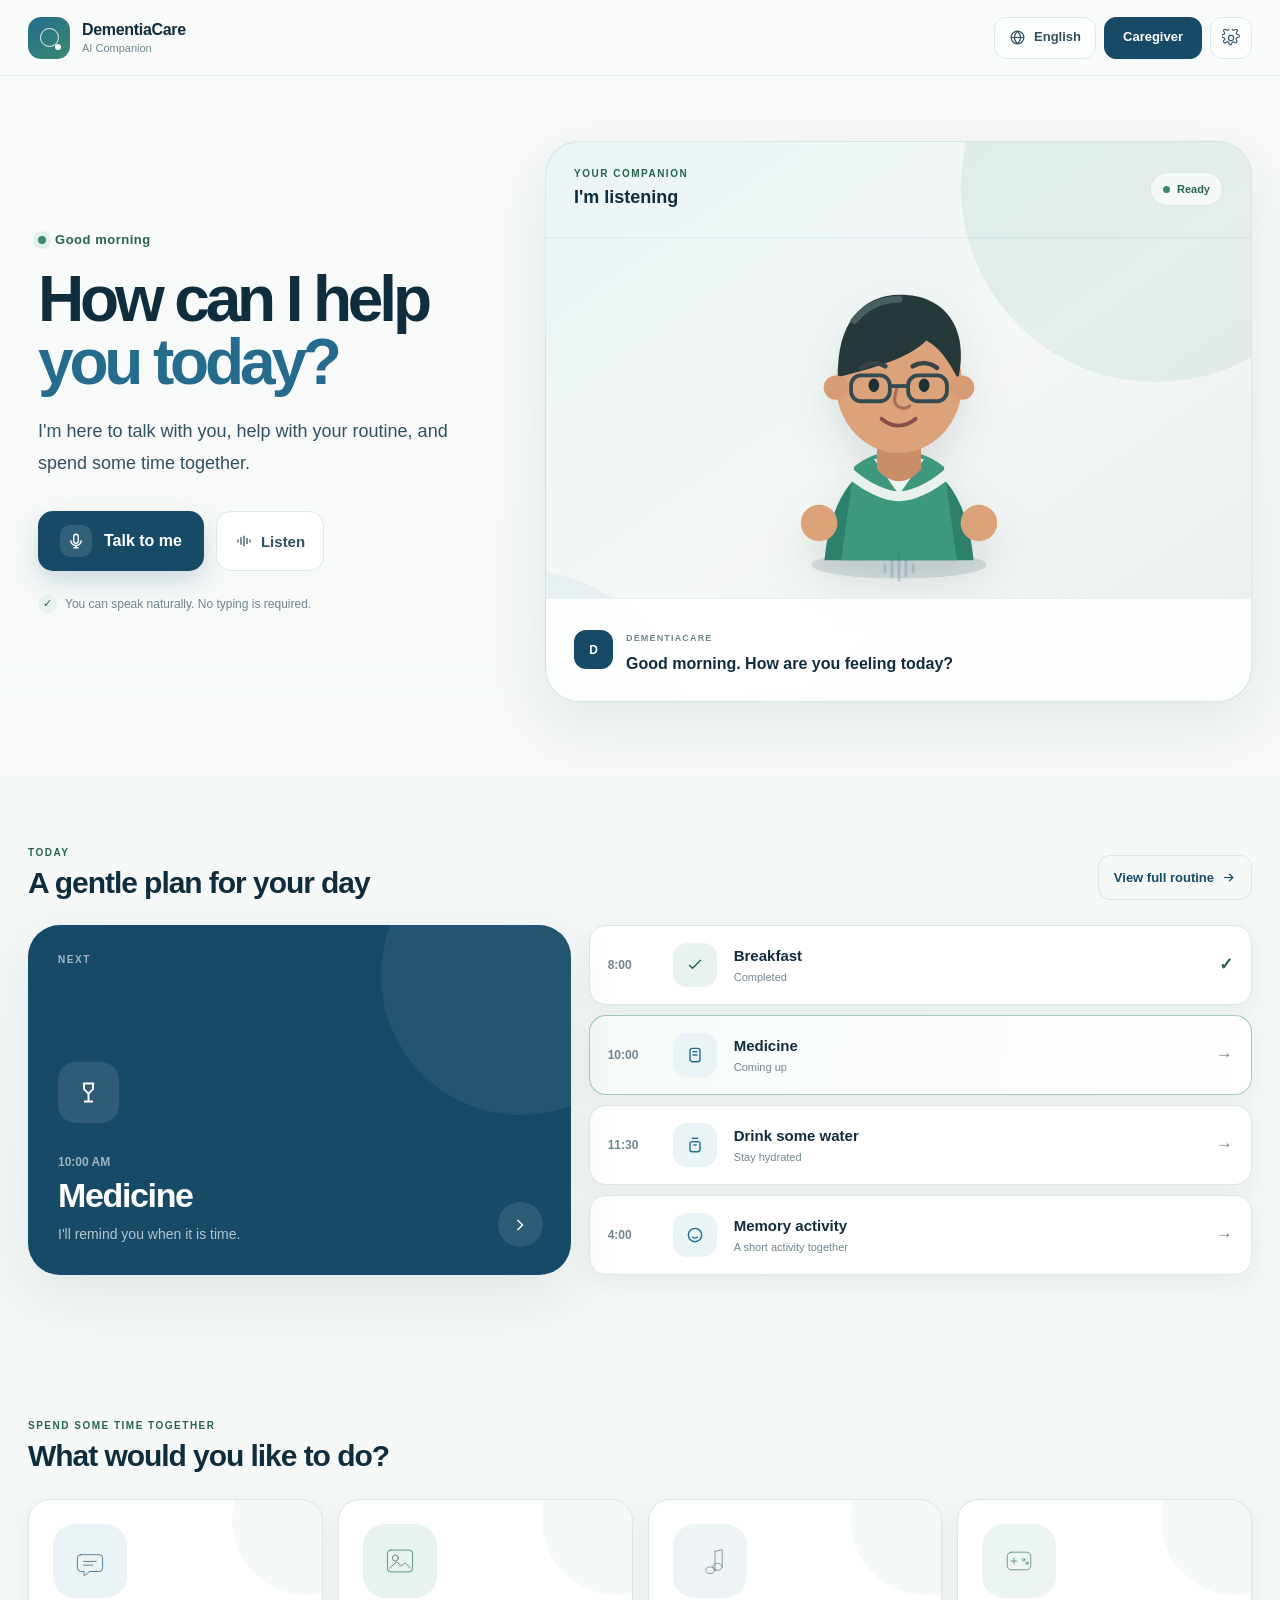
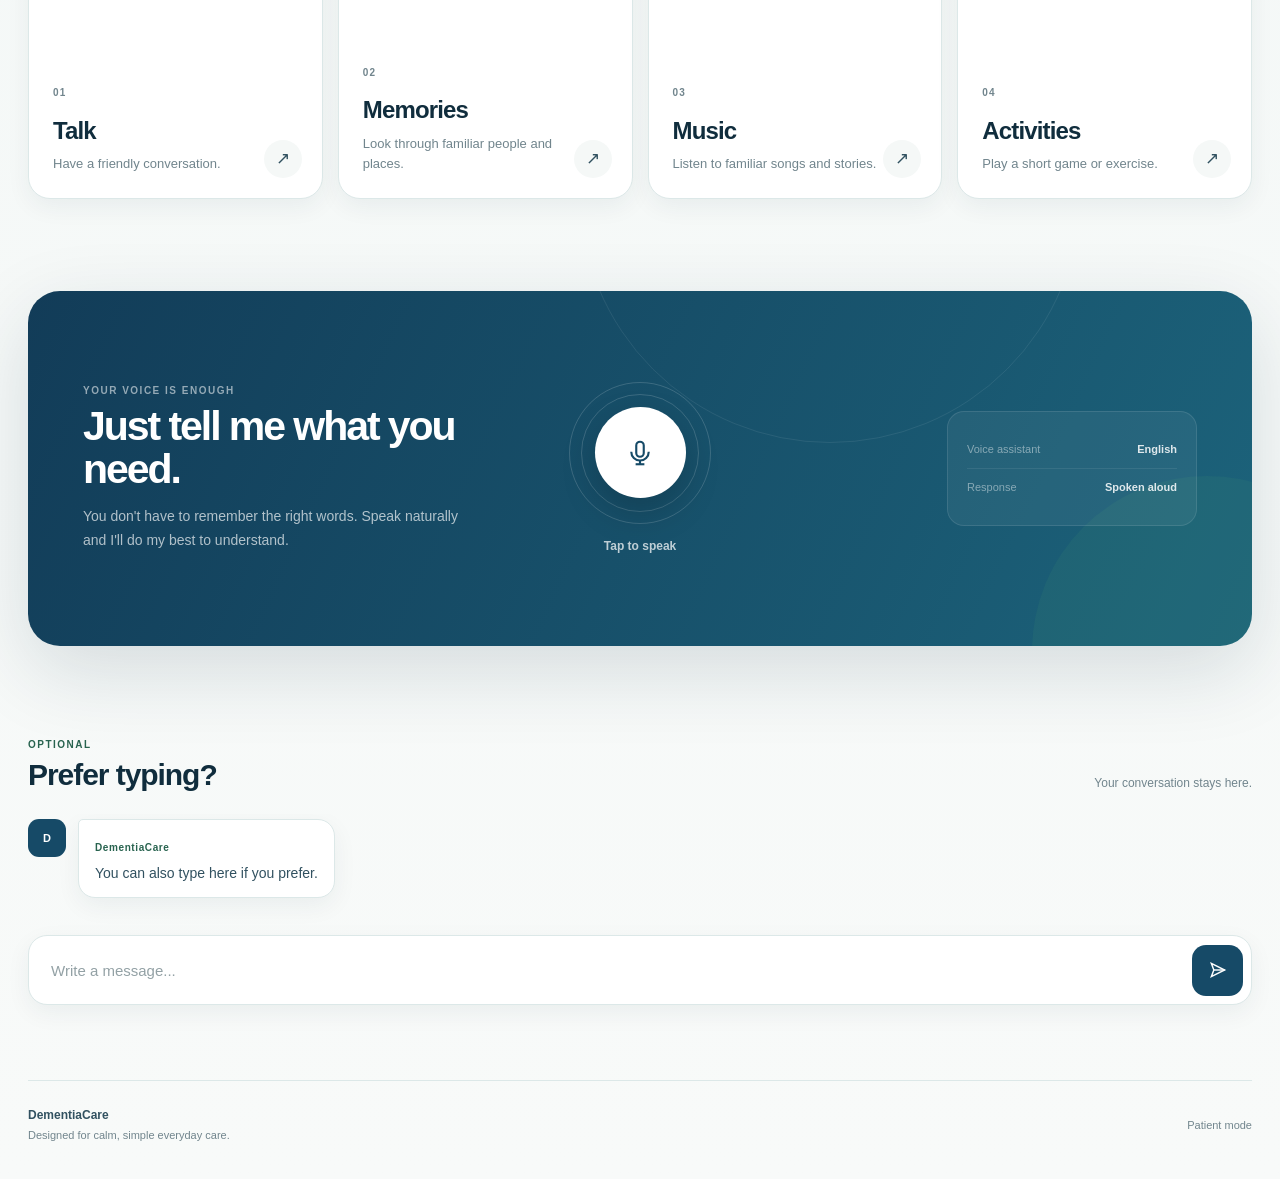
==== frontend/index.html @ 2aeda378 "Initial DementiaCareAI project" ====
<!doctype html>
<html lang="en">
  <head>
    <meta charset="UTF-8" />
    <meta name="viewport" content="width=device-width, initial-scale=1.0" />

    <meta
      name="description"
      content="DementiaCare AI Companion — a calm, voice-first companion for daily care, memories and activities."
    />

    <title>DementiaCare — AI Companion</title>

    <link rel="stylesheet" href="style.css" />
  </head>

  <body>
    <!-- =====================================================
         APP SHELL
    ====================================================== -->

    <div class="app-shell">
      <!-- =================================================
             HEADER
        ================================================== -->

      <header class="topbar">
        <a class="brand" href="#home" aria-label="DementiaCare home">
          <div class="brand-mark">
            <span></span>
            <span></span>
          </div>

          <div class="brand-copy">
            <strong>DementiaCare</strong>
            <small>AI Companion</small>
          </div>
        </a>

        <div class="header-right">
          <button class="header-control" id="languageButton" type="button">
            <svg viewBox="0 0 24 24" aria-hidden="true">
              <circle cx="12" cy="12" r="9"></circle>
              <path d="M3 12h18"></path>
              <path d="M12 3c3 3 4.5 6 4.5 9S15 18 12 21"></path>
              <path d="M12 3c-3 3-4.5 6-4.5 9S9 18 12 21"></path>
            </svg>

            <span id="languageLabel">English</span>
          </button>

          <button
            class="header-control caregiver"
            id="caregiverButton"
            type="button"
          >
            Caregiver
          </button>

          <button
            class="icon-control"
            id="settingsButton"
            type="button"
            aria-label="Settings"
          >
            <svg viewBox="0 0 24 24" aria-hidden="true">
              <path d="M12 8.5a3.5 3.5 0 1 0 0 7 3.5 3.5 0 0 0 0-7Z"></path>
              <path
                d="m19.4 15 .1.1a2 2 0 0 1-2.8 2.8l-.1-.1a2 2 0 0 0-3.4 1.4V19a2 2 0 0 1-4 0v-.1a2 2 0 0 0-3.4-1.4l-.1.1A2 2 0 1 1 3 14.8l.1-.1A2 2 0 0 0 1.7 11.3H1.5a2 2 0 0 1 0-4h.2A2 2 0 0 0 3 3.9l-.1-.1a2 2 0 1 1 2.8-2.8l.1.1A2 2 0 0 0 9.2 0h.1a2 2 0 0 1 4 0h.1a2 2 0 0 0 3.4 1.1l.1-.1a2 2 0 1 1 2.8 2.8l-.1.1a2 2 0 0 0 1.4 3.4h.2a2 2 0 0 1 0 4H21a2 2 0 0 0-1.6 3.4Z"
              ></path>
            </svg>
          </button>
        </div>
      </header>

      <!-- =================================================
             MAIN
        ================================================== -->

      <main id="home">
        <!-- =============================================
                 HERO / COMPANION
            ============================================== -->

        <section class="hero-section">
          <div class="hero-copy">
            <div class="time-greeting">
              <span class="status-dot"></span>
              <span id="greeting">Good morning</span>
            </div>

            <h1>
              How can I help
              <em>you today?</em>
            </h1>

            <p>
              I'm here to talk with you, help with your routine, and spend some
              time together.
            </p>

            <div class="hero-actions">
              <button class="primary-action" id="heroSpeakButton" type="button">
                <span class="action-icon">
                  <svg viewBox="0 0 24 24" aria-hidden="true">
                    <path
                      d="M12 3a3 3 0 0 0-3 3v6a3 3 0 0 0 6 0V6a3 3 0 0 0-3-3Z"
                    ></path>
                    <path d="M19 11a7 7 0 0 1-14 0"></path>
                    <path d="M12 18v3"></path>
                    <path d="M8.5 21h7"></path>
                  </svg>
                </span>

                <span> Talk to me </span>
              </button>

              <button class="secondary-action" id="listenWelcome" type="button">
                <svg viewBox="0 0 24 24" aria-hidden="true">
                  <path d="M4 10v4"></path>
                  <path d="M8 7v10"></path>
                  <path d="M12 5v14"></path>
                  <path d="M16 8v8"></path>
                  <path d="M20 10v4"></path>
                </svg>

                Listen
              </button>
            </div>

            <div class="quiet-note">
              <span class="tiny-check"> ✓ </span>

              You can speak naturally. No typing is required.
            </div>
          </div>

          <!-- =========================================
                     COMPANION VISUAL
                ========================================== -->

          <div class="companion-stage">
            <div class="stage-decoration decoration-one"></div>
            <div class="stage-decoration decoration-two"></div>

            <div class="companion-topline">
              <div>
                <span class="section-kicker"> YOUR COMPANION </span>

                <strong> I'm listening </strong>
              </div>

              <div class="live-status" id="liveStatus">
                <span></span>
                Ready
              </div>
            </div>

            <div class="companion-visual">
              <!-- Professional inline SVG character -->
              <svg
                class="companion-illustration"
                viewBox="0 0 420 460"
                role="img"
                aria-label="DementiaCare companion"
              >
                <!-- soft shadow -->
                <ellipse
                  cx="210"
                  cy="423"
                  rx="115"
                  ry="18"
                  fill="rgba(20,55,70,.12)"
                />

                <!-- body -->
                <path
                  d="M112 417c8-88 47-132 98-132s90 44 98 132H112Z"
                  fill="#2d806b"
                />

                <!-- kurta -->
                <path
                  d="M151 294c17-14 38-21 59-21s42 7 59 21l17 123H134l17-123Z"
                  fill="#3e987e"
                />

                <!-- collar -->
                <path d="M177 284l33 47 33-47" fill="#edf5f1" />

                <!-- neck -->
                <path
                  d="M181 250v47c9 11 19 16 29 16s20-5 29-16v-47"
                  fill="#c98e68"
                />

                <!-- face -->
                <ellipse cx="210" cy="185" rx="83" ry="91" fill="#dca27a" />

                <!-- hair -->
                <path
                  d="M130 176c-2-70 31-108 82-108 58 0 91 43 76 111-12-22-23-41-42-51-20 20-55 33-116 48Z"
                  fill="#25383a"
                />

                <!-- hair highlights -->
                <path
                  d="M151 102c15-18 34-28 59-28"
                  stroke="#496063"
                  stroke-width="9"
                  stroke-linecap="round"
                  fill="none"
                />

                <!-- ears -->
                <circle cx="127" cy="190" r="16" fill="#d79c76" />
                <circle cx="293" cy="190" r="16" fill="#d79c76" />

                <!-- eyes -->
                <ellipse cx="177" cy="187" rx="7" ry="9" fill="#1d3034" />
                <ellipse cx="243" cy="187" rx="7" ry="9" fill="#1d3034" />

                <!-- eyebrows -->
                <path
                  d="M160 164c10-7 22-8 32-2"
                  stroke="#384548"
                  stroke-width="6"
                  stroke-linecap="round"
                  fill="none"
                />

                <path
                  d="M228 162c10-6 22-5 32 2"
                  stroke="#384548"
                  stroke-width="6"
                  stroke-linecap="round"
                  fill="none"
                />

                <!-- nose -->
                <path
                  d="M208 188c-4 14-7 24 3 28 5 2 10 1 13-2"
                  stroke="#a96e55"
                  stroke-width="4"
                  stroke-linecap="round"
                  fill="none"
                />

                <!-- smile -->
                <path
                  id="characterMouth"
                  d="M187 231c13 12 31 12 45 0"
                  stroke="#844f48"
                  stroke-width="5"
                  stroke-linecap="round"
                  fill="none"
                />

                <!-- glasses -->
                <rect
                  x="147"
                  y="174"
                  width="51"
                  height="34"
                  rx="13"
                  fill="none"
                  stroke="#334b50"
                  stroke-width="5"
                />

                <rect
                  x="222"
                  y="174"
                  width="51"
                  height="34"
                  rx="13"
                  fill="none"
                  stroke="#334b50"
                  stroke-width="5"
                />

                <path d="M198 188h24" stroke="#334b50" stroke-width="5" />

                <!-- hands -->
                <circle cx="105" cy="368" r="24" fill="#dca27a" />

                <circle cx="315" cy="368" r="24" fill="#dca27a" />

                <!-- small shawl -->
                <path
                  d="M145 302c24 21 49 31 65 31s41-10 65-31"
                  stroke="#e9f1ed"
                  stroke-width="13"
                  fill="none"
                  stroke-linecap="round"
                />
              </svg>

              <div class="voice-wave" id="voiceWave">
                <span></span>
                <span></span>
                <span></span>
                <span></span>
                <span></span>
              </div>
            </div>

            <div class="companion-message">
              <div class="message-mark">D</div>

              <div>
                <span class="message-label"> DEMENTIACARE </span>

                <p id="companionMessage">
                  Good morning. How are you feeling today?
                </p>
              </div>
            </div>
          </div>
        </section>

        <!-- =============================================
                 TODAY
            ============================================== -->

        <section class="routine-section">
          <div class="section-header">
            <div>
              <span class="section-kicker"> TODAY </span>

              <h2>A gentle plan for your day</h2>
            </div>

            <button class="outline-button" id="routineButton" type="button">
              View full routine

              <svg viewBox="0 0 24 24">
                <path d="M5 12h14"></path>
                <path d="m13 6 6 6-6 6"></path>
              </svg>
            </button>
          </div>

          <div class="routine-layout">
            <div class="next-activity">
              <div class="next-label">NEXT</div>

              <div class="next-icon">
                <svg viewBox="0 0 24 24">
                  <path d="M7 4h10"></path>
                  <path d="M8 4v5l4 4 4-4V4"></path>
                  <path d="M12 13v7"></path>
                  <path d="M8 20h8"></path>
                </svg>
              </div>

              <div class="next-copy">
                <span> 10:00 AM </span>

                <h3>Medicine</h3>

                <p>I'll remind you when it is time.</p>
              </div>

              <div class="next-arrow">
                <svg viewBox="0 0 24 24">
                  <path d="m9 18 6-6-6-6"></path>
                </svg>
              </div>
            </div>

            <div class="routine-list">
              <button class="routine-item completed">
                <div class="routine-time">8:00</div>

                <div class="routine-icon">
                  <svg viewBox="0 0 24 24">
                    <path d="m5 12 4 4L19 6"></path>
                  </svg>
                </div>

                <div class="routine-info">
                  <strong>Breakfast</strong>
                  <span>Completed</span>
                </div>

                <span class="routine-check">✓</span>
              </button>

              <button class="routine-item current">
                <div class="routine-time">10:00</div>

                <div class="routine-icon">
                  <svg viewBox="0 0 24 24">
                    <rect x="6" y="4" width="12" height="16" rx="3"></rect>
                    <path d="M9 8h6"></path>
                    <path d="M9 12h6"></path>
                  </svg>
                </div>

                <div class="routine-info">
                  <strong>Medicine</strong>
                  <span>Coming up</span>
                </div>

                <span class="routine-arrow">→</span>
              </button>

              <button class="routine-item">
                <div class="routine-time">11:30</div>

                <div class="routine-icon">
                  <svg viewBox="0 0 24 24">
                    <path d="M8 4h8"></path>
                    <path d="M7 8h10"></path>
                    <path d="M6 8v9a3 3 0 0 0 3 3h6a3 3 0 0 0 3-3V8"></path>
                    <path d="M10 12h4"></path>
                  </svg>
                </div>

                <div class="routine-info">
                  <strong>Drink some water</strong>
                  <span>Stay hydrated</span>
                </div>

                <span class="routine-arrow">→</span>
              </button>

              <button class="routine-item">
                <div class="routine-time">4:00</div>

                <div class="routine-icon">
                  <svg viewBox="0 0 24 24">
                    <circle cx="12" cy="12" r="8"></circle>
                    <path d="M9 9h.01"></path>
                    <path d="M15 9h.01"></path>
                    <path d="M8.5 14c2 2 5 2 7 0"></path>
                  </svg>
                </div>

                <div class="routine-info">
                  <strong>Memory activity</strong>
                  <span>A short activity together</span>
                </div>

                <span class="routine-arrow">→</span>
              </button>
            </div>
          </div>
        </section>

        <!-- =============================================
                 ACTIVITIES
            ============================================== -->

        <section class="activities-section">
          <div class="section-header">
            <div>
              <span class="section-kicker"> SPEND SOME TIME TOGETHER </span>

              <h2>What would you like to do?</h2>
            </div>
          </div>

          <div class="activity-grid">
            <button class="activity-card talk-card">
              <div class="activity-visual">
                <svg viewBox="0 0 100 100">
                  <path
                    d="M28 35h44a8 8 0 0 1 8 8v24a8 8 0 0 1-8 8H49l-13 10v-10h-8a8 8 0 0 1-8-8V43a8 8 0 0 1 8-8Z"
                  ></path>
                  <path d="M35 51h30"></path>
                  <path d="M35 60h21"></path>
                </svg>
              </div>

              <div class="activity-content">
                <span class="activity-number"> 01 </span>

                <h3>Talk</h3>

                <p>Have a friendly conversation.</p>
              </div>

              <span class="card-arrow">↗</span>
            </button>

            <button class="activity-card memory-card">
              <div class="activity-visual">
                <svg viewBox="0 0 100 100">
                  <rect x="20" y="24" width="60" height="52" rx="8"></rect>
                  <circle cx="39" cy="43" r="7"></circle>
                  <path d="m25 67 17-15 12 10 8-8 13 13"></path>
                </svg>
              </div>

              <div class="activity-content">
                <span class="activity-number"> 02 </span>

                <h3>Memories</h3>

                <p>Look through familiar people and places.</p>
              </div>

              <span class="card-arrow">↗</span>
            </button>

            <button class="activity-card music-card">
              <div class="activity-visual">
                <svg viewBox="0 0 100 100">
                  <path d="M62 27v43"></path>
                  <path d="M62 27 79 23v38"></path>
                  <ellipse cx="51" cy="72" rx="11" ry="8"></ellipse>
                  <ellipse cx="68" cy="64" rx="11" ry="8"></ellipse>
                </svg>
              </div>

              <div class="activity-content">
                <span class="activity-number"> 03 </span>

                <h3>Music</h3>

                <p>Listen to familiar songs and stories.</p>
              </div>

              <span class="card-arrow">↗</span>
            </button>

            <button class="activity-card game-card">
              <div class="activity-visual">
                <svg viewBox="0 0 100 100">
                  <rect x="22" y="29" width="56" height="42" rx="10"></rect>
                  <path d="M38 43v14"></path>
                  <path d="M31 50h14"></path>
                  <circle cx="61" cy="47" r="3"></circle>
                  <circle cx="69" cy="55" r="3"></circle>
                </svg>
              </div>

              <div class="activity-content">
                <span class="activity-number"> 04 </span>

                <h3>Activities</h3>

                <p>Play a short game or exercise.</p>
              </div>

              <span class="card-arrow">↗</span>
            </button>
          </div>
        </section>

        <!-- =============================================
                 VOICE EXPERIENCE
            ============================================== -->

        <section class="voice-section" id="voiceSection">
          <div class="voice-copy">
            <span class="section-kicker"> YOUR VOICE IS ENOUGH </span>

            <h2>Just tell me what you need.</h2>

            <p>
              You don't have to remember the right words. Speak naturally and
              I'll do my best to understand.
            </p>
          </div>

          <div class="voice-center">
            <button
              class="voice-button"
              id="voiceButton"
              type="button"
              aria-label="Start speaking"
            >
              <div class="voice-ring ring-one"></div>
              <div class="voice-ring ring-two"></div>

              <div class="voice-core">
                <svg viewBox="0 0 24 24">
                  <path
                    d="M12 3a3 3 0 0 0-3 3v6a3 3 0 0 0 6 0V6a3 3 0 0 0-3-3Z"
                  ></path>
                  <path d="M19 11a7 7 0 0 1-14 0"></path>
                  <path d="M12 18v3"></path>
                  <path d="M8.5 21h7"></path>
                </svg>
              </div>
            </button>

            <span class="voice-status" id="voiceStatus"> Tap to speak </span>
          </div>

          <div class="voice-detail">
            <div class="voice-detail-row">
              <span>Voice assistant</span>
              <strong id="voiceLanguage"> English </strong>
            </div>

            <div class="voice-detail-row">
              <span>Response</span>
              <strong> Spoken aloud </strong>
            </div>
          </div>
        </section>

        <!-- =============================================
                 TEXT CHAT
            ============================================== -->

        <section class="chat-section">
          <div class="chat-heading">
            <div>
              <span class="section-kicker"> OPTIONAL </span>

              <h2>Prefer typing?</h2>
            </div>

            <span class="chat-note"> Your conversation stays here. </span>
          </div>

          <div class="conversation" id="conversationArea">
            <div class="chat-message ai-message">
              <div class="chat-avatar">D</div>

              <div class="chat-bubble">
                <span> DementiaCare </span>

                <p>You can also type here if you prefer.</p>
              </div>
            </div>
          </div>

          <form class="chat-input" id="chatForm">
            <textarea
              id="messageInput"
              rows="1"
              placeholder="Write a message..."
              aria-label="Write a message"
            ></textarea>

            <button id="sendButton" type="submit" aria-label="Send message">
              <svg viewBox="0 0 24 24">
                <path d="m4 4 16 8-16 8 3-8-3-8Z"></path>
                <path d="M7 12h13"></path>
              </svg>
            </button>
          </form>
        </section>
      </main>

      <!-- =================================================
             FOOTER
        ================================================== -->

      <footer class="footer">
        <div>
          <strong>DementiaCare</strong>
          <span>Designed for calm, simple everyday care.</span>
        </div>

        <div>Patient mode</div>
      </footer>
    </div>

    <!-- =====================================================
         LANGUAGE PANEL
    ====================================================== -->

    <div class="modal-overlay" id="languageModal" aria-hidden="true">
      <div class="modal">
        <div class="modal-header">
          <div>
            <span class="section-kicker"> LANGUAGE </span>

            <h2>Choose your language</h2>
          </div>

          <button class="modal-close" data-close="languageModal" type="button">
            ×
          </button>
        </div>

        <div class="language-options">
          <button
            class="language-option active"
            data-language="English"
            data-code="en-IN"
          >
            English
            <span>English</span>
          </button>

          <button
            class="language-option"
            data-language="हिन्दी"
            data-code="hi-IN"
          >
            हिन्दी
            <span>Hindi</span>
          </button>

          <button
            class="language-option"
            data-language="ਪੰਜਾਬੀ"
            data-code="pa-IN"
          >
            ਪੰਜਾਬੀ
            <span>Punjabi</span>
          </button>

          <button
            class="language-option"
            data-language="বাংলা"
            data-code="bn-IN"
          >
            বাংলা
            <span>Bengali</span>
          </button>
        </div>
      </div>
    </div>

    <!-- =====================================================
         SETTINGS PANEL
    ====================================================== -->

    <div class="modal-overlay" id="settingsModal" aria-hidden="true">
      <div class="modal settings-modal">
        <div class="modal-header">
          <div>
            <span class="section-kicker"> SETTINGS </span>

            <h2>Make it comfortable</h2>
          </div>

          <button class="modal-close" data-close="settingsModal" type="button">
            ×
          </button>
        </div>

        <div class="setting-row">
          <div>
            <strong>Large text</strong>
            <span>Make important text easier to read.</span>
          </div>

          <button
            class="toggle"
            id="largeTextToggle"
            type="button"
            aria-pressed="false"
          >
            <span></span>
          </button>
        </div>

        <div class="setting-row">
          <div>
            <strong>High contrast</strong>
            <span>Increase the difference between text and background.</span>
          </div>

          <button
            class="toggle"
            id="contrastToggle"
            type="button"
            aria-pressed="false"
          >
            <span></span>
          </button>
        </div>

        <div class="setting-row">
          <div>
            <strong>Spoken responses</strong>
            <span>Let the companion read its replies aloud.</span>
          </div>

          <button
            class="toggle active"
            id="spokenToggle"
            type="button"
            aria-pressed="true"
          >
            <span></span>
          </button>
        </div>
      </div>
    </div>

    <!-- =====================================================
         CAREGIVER PANEL
    ====================================================== -->

    <div class="modal-overlay" id="caregiverModal" aria-hidden="true">
      <div class="modal caregiver-modal">
        <div class="modal-header">
          <div>
            <span class="section-kicker"> CAREGIVER </span>

            <h2>Today's overview</h2>
          </div>

          <button class="modal-close" data-close="caregiverModal" type="button">
            ×
          </button>
        </div>

        <div class="caregiver-grid">
          <div class="caregiver-stat">
            <span>Routine</span>
            <strong>3 / 4</strong>
            <small>activities completed</small>
          </div>

          <div class="caregiver-stat">
            <span>Hydration</span>
            <strong>Good</strong>
            <small>last reminder acknowledged</small>
          </div>

          <div class="caregiver-stat">
            <span>Memory</span>
            <strong>Today</strong>
            <small>activity scheduled at 4 PM</small>
          </div>

          <div class="caregiver-stat">
            <span>Companion</span>
            <strong>Ready</strong>
            <small>voice assistant available</small>
          </div>
        </div>

        <div class="caregiver-note">
          <strong>Important</strong>

          <p>
            This screen is for routine monitoring and caregiver support. It does
            not replace professional medical assessment.
          </p>
        </div>
      </div>
    </div>

    <script src="script.js"></script>
  </body>
</html>
---- frontend/style.css ----
/* =========================================================
   DEMENTIACARE
   PROFESSIONAL PATIENT-FIRST DESIGN SYSTEM
========================================================= */

:root {
  --ink: #102d3d;
  --ink-soft: #315160;
  --muted: #71858d;

  --blue: #246b8e;
  --blue-deep: #164a67;
  --blue-soft: #eaf4f7;

  --green: #3b8a70;
  --green-deep: #28634f;
  --green-soft: #e8f3ee;

  --cream: #f8faf8;
  --white: #ffffff;

  --line: #dce8e8;

  --shadow-small: 0 8px 25px rgba(16, 45, 61, 0.06);

  --shadow: 0 18px 55px rgba(16, 45, 61, 0.09);

  --shadow-deep: 0 25px 80px rgba(16, 45, 61, 0.14);

  --radius-small: 14px;
  --radius: 22px;
  --radius-large: 32px;

  --container: 1380px;
}

/* =========================================================
   RESET
========================================================= */

* {
  box-sizing: border-box;
  margin: 0;
  padding: 0;
}

html {
  scroll-behavior: smooth;
}

body {
  min-height: 100vh;

  color: var(--ink);

  background: linear-gradient(180deg, #f9fbfa 0%, #f4f8f7 45%, #f8faf9 100%);

  font-family: Inter, "Segoe UI", Helvetica, Arial, sans-serif;

  font-size: 17px;

  line-height: 1.55;

  -webkit-font-smoothing: antialiased;
}

button,
textarea {
  font: inherit;
}

button {
  border: 0;

  cursor: pointer;
}

button:focus-visible,
textarea:focus-visible {
  outline: 3px solid rgba(36, 107, 142, 0.3);

  outline-offset: 4px;
}

/* =========================================================
   APP SHELL
========================================================= */

.app-shell {
  min-height: 100vh;
}

/* =========================================================
   HEADER
========================================================= */

.topbar {
  height: 76px;

  padding: 0 max(28px, calc((100vw - var(--container)) / 2));

  display: flex;

  align-items: center;

  justify-content: space-between;

  position: sticky;

  top: 0;

  z-index: 100;

  background: rgba(249, 251, 250, 0.88);

  border-bottom: 1px solid rgba(220, 232, 232, 0.85);

  backdrop-filter: blur(18px);
}

.brand {
  display: flex;

  align-items: center;

  gap: 12px;

  text-decoration: none;

  color: inherit;
}

.brand-mark {
  width: 42px;

  height: 42px;

  position: relative;

  display: grid;

  place-items: center;

  border-radius: 13px;

  overflow: hidden;

  background: linear-gradient(145deg, var(--blue), var(--green));
}

.brand-mark span:first-child {
  width: 19px;

  height: 19px;

  border: 1.8px solid rgba(255, 255, 255, 0.9);

  border-radius: 50%;
}

.brand-mark span:last-child {
  width: 6px;

  height: 6px;

  position: absolute;

  right: 9px;

  bottom: 9px;

  border-radius: 50%;

  background: white;
}

.brand-copy {
  display: flex;

  flex-direction: column;

  line-height: 1.1;
}

.brand-copy strong {
  font-size: 16px;

  letter-spacing: -0.02em;
}

.brand-copy small {
  margin-top: 4px;

  color: var(--muted);

  font-size: 11px;
}

.header-right {
  display: flex;

  align-items: center;

  gap: 8px;
}

.header-control,
.icon-control {
  height: 42px;

  border: 1px solid var(--line);

  background: rgba(255, 255, 255, 0.8);

  color: var(--ink-soft);

  border-radius: 12px;

  transition: 0.2s ease;
}

.header-control {
  padding: 0 14px;

  display: flex;

  align-items: center;

  gap: 8px;

  font-size: 13px;

  font-weight: 600;
}

.header-control svg {
  width: 17px;

  height: 17px;

  fill: none;

  stroke: currentColor;

  stroke-width: 1.7;
}

.header-control:hover,
.icon-control:hover {
  border-color: #c4d9dc;

  background: white;

  transform: translateY(-1px);
}

.header-control.caregiver {
  padding: 0 18px;

  color: white;

  background: var(--blue-deep);

  border-color: var(--blue-deep);
}

.icon-control {
  width: 42px;

  display: grid;

  place-items: center;
}

.icon-control svg {
  width: 18px;

  height: 18px;

  fill: none;

  stroke: currentColor;

  stroke-width: 1.5;
}

/* =========================================================
   MAIN
========================================================= */

main {
  width: min(var(--container), calc(100% - 56px));

  margin: 0 auto;
}

/* =========================================================
   HERO
========================================================= */

.hero-section {
  min-height: 640px;

  padding: 65px 0 72px;

  display: grid;

  grid-template-columns:
    0.78fr
    1.22fr;

  gap: 65px;

  align-items: center;
}

/* =========================================================
   HERO COPY
========================================================= */

.hero-copy {
  padding-left: 10px;
}

.time-greeting {
  display: flex;

  align-items: center;

  gap: 9px;

  color: var(--green-deep);

  font-size: 13px;

  font-weight: 700;

  letter-spacing: 0.04em;
}

.status-dot {
  width: 8px;

  height: 8px;

  border-radius: 50%;

  background: var(--green);

  box-shadow: 0 0 0 5px rgba(59, 138, 112, 0.1);
}

.hero-copy h1 {
  max-width: 620px;

  margin: 18px 0 22px;

  color: var(--ink);

  font-size: clamp(48px, 5vw, 76px);

  line-height: 0.99;

  letter-spacing: -0.065em;

  font-weight: 650;
}

.hero-copy h1 em {
  display: block;

  color: var(--blue);

  font-style: normal;
}

.hero-copy > p {
  max-width: 500px;

  color: var(--ink-soft);

  font-size: 18px;

  line-height: 1.75;
}

.hero-actions {
  display: flex;

  align-items: center;

  gap: 12px;

  margin-top: 32px;
}

.primary-action {
  min-height: 60px;

  padding: 0 22px;

  display: flex;

  align-items: center;

  gap: 12px;

  color: white;

  background: var(--blue-deep);

  border-radius: 15px;

  box-shadow: 0 10px 25px rgba(22, 74, 103, 0.18);

  font-size: 16px;

  font-weight: 700;

  transition: 0.22s ease;
}

.primary-action:hover {
  transform: translateY(-2px);

  box-shadow: 0 15px 32px rgba(22, 74, 103, 0.23);
}

.action-icon {
  width: 32px;

  height: 32px;

  display: grid;

  place-items: center;

  border-radius: 10px;

  background: rgba(255, 255, 255, 0.12);
}

.action-icon svg {
  width: 18px;

  height: 18px;

  fill: none;

  stroke: currentColor;

  stroke-width: 1.8;
}

.secondary-action {
  height: 60px;

  padding: 0 18px;

  display: flex;

  align-items: center;

  gap: 8px;

  color: var(--ink-soft);

  background: white;

  border: 1px solid var(--line);

  border-radius: 15px;

  font-size: 15px;

  font-weight: 650;
}

.secondary-action:hover {
  border-color: #c3d7da;

  background: var(--blue-soft);
}

.secondary-action svg {
  width: 18px;

  height: 18px;

  fill: none;

  stroke: currentColor;

  stroke-width: 1.7;
}

.quiet-note {
  margin-top: 23px;

  display: flex;

  align-items: center;

  gap: 8px;

  color: var(--muted);

  font-size: 12px;
}

.tiny-check {
  width: 19px;

  height: 19px;

  display: grid;

  place-items: center;

  color: var(--green-deep);

  background: var(--green-soft);

  border-radius: 50%;

  font-size: 11px;
}

/* =========================================================
   COMPANION STAGE
========================================================= */

.companion-stage {
  min-height: 540px;

  position: relative;

  overflow: hidden;

  border: 1px solid rgba(36, 107, 142, 0.12);

  border-radius: 34px;

  background: linear-gradient(145deg, #eaf5f6 0%, #f5f8f6 52%, #e8f1eb 100%);

  box-shadow: var(--shadow);
}

.companion-stage::before {
  content: "";

  width: 390px;

  height: 390px;

  position: absolute;

  right: -100px;

  top: -150px;

  border-radius: 50%;

  background: rgba(59, 138, 112, 0.09);
}

.companion-stage::after {
  content: "";

  width: 300px;

  height: 300px;

  position: absolute;

  left: -170px;

  bottom: -170px;

  border-radius: 50%;

  background: rgba(36, 107, 142, 0.06);
}

.companion-topline {
  position: relative;

  z-index: 5;

  padding: 25px 28px;

  display: flex;

  align-items: center;

  justify-content: space-between;

  border-bottom: 1px solid rgba(36, 107, 142, 0.09);
}

.section-kicker {
  display: block;

  color: var(--green-deep);

  font-size: 10px;

  line-height: 1.3;

  font-weight: 800;

  letter-spacing: 0.15em;
}

.companion-topline strong {
  display: block;

  margin-top: 4px;

  color: var(--ink);

  font-size: 18px;
}

.live-status {
  height: 34px;

  padding: 0 12px;

  display: flex;

  align-items: center;

  gap: 7px;

  border: 1px solid rgba(59, 138, 112, 0.15);

  border-radius: 30px;

  background: rgba(255, 255, 255, 0.65);

  color: var(--green-deep);

  font-size: 11px;

  font-weight: 700;
}

.live-status span {
  width: 7px;

  height: 7px;

  border-radius: 50%;

  background: var(--green);
}

/* =========================================================
   CHARACTER
========================================================= */

.companion-visual {
  height: 360px;

  display: flex;

  align-items: center;

  justify-content: center;

  position: relative;

  z-index: 3;
}

.companion-illustration {
  width: min(390px, 75%);

  height: 350px;

  filter: drop-shadow(0 18px 22px rgba(16, 45, 61, 0.12));

  animation: companionFloat 5s ease-in-out infinite;
}

@keyframes companionFloat {
  0%,
  100% {
    transform: translateY(0);
  }

  50% {
    transform: translateY(-7px);
  }
}

.voice-wave {
  position: absolute;

  bottom: 13px;

  left: 50%;

  transform: translateX(-50%);

  height: 34px;

  display: flex;

  align-items: center;

  gap: 4px;

  opacity: 0.2;
}

.voice-wave span {
  width: 3px;

  height: 10px;

  border-radius: 5px;

  background: var(--blue);
}

.voice-wave span:nth-child(2) {
  height: 20px;
}

.voice-wave span:nth-child(3) {
  height: 29px;
}

.voice-wave span:nth-child(4) {
  height: 18px;
}

.voice-wave.active {
  opacity: 0.9;
}

.voice-wave.active span {
  animation: wave 0.7s ease-in-out infinite alternate;
}

.voice-wave.active span:nth-child(2) {
  animation-delay: 0.1s;
}

.voice-wave.active span:nth-child(3) {
  animation-delay: 0.2s;
}

.voice-wave.active span:nth-child(4) {
  animation-delay: 0.3s;
}

@keyframes wave {
  from {
    transform: scaleY(0.45);
  }

  to {
    transform: scaleY(1.35);
  }
}

/* =========================================================
   COMPANION MESSAGE
========================================================= */

.companion-message {
  min-height: 103px;

  position: relative;

  z-index: 7;

  padding: 19px 28px;

  display: flex;

  align-items: center;

  gap: 13px;

  background: rgba(255, 255, 255, 0.91);

  border-top: 1px solid rgba(36, 107, 142, 0.09);

  backdrop-filter: blur(12px);
}

.message-mark {
  width: 39px;

  height: 39px;

  flex-shrink: 0;

  display: grid;

  place-items: center;

  color: white;

  background: var(--blue-deep);

  border-radius: 12px;

  font-size: 12px;

  font-weight: 800;
}

.message-label {
  color: var(--muted);

  font-size: 9px;

  font-weight: 800;

  letter-spacing: 0.13em;
}

.companion-message p {
  margin-top: 3px;

  color: var(--ink);

  font-size: 16px;

  font-weight: 550;
}

/* =========================================================
   SECTION HEADERS
========================================================= */

.routine-section,
.activities-section,
.voice-section,
.chat-section {
  padding: 72px 0;
}

.section-header {
  display: flex;

  align-items: flex-end;

  justify-content: space-between;

  gap: 30px;

  margin-bottom: 25px;
}

.section-header h2,
.chat-heading h2 {
  margin-top: 7px;

  color: var(--ink);

  font-size: 30px;

  line-height: 1.15;

  letter-spacing: -0.035em;
}

.outline-button {
  height: 45px;

  padding: 0 15px;

  display: flex;

  align-items: center;

  gap: 7px;

  color: var(--blue-deep);

  background: transparent;

  border: 1px solid var(--line);

  border-radius: 12px;

  font-size: 13px;

  font-weight: 700;
}

.outline-button:hover {
  background: white;

  border-color: #c4d9dc;
}

.outline-button svg {
  width: 15px;

  height: 15px;

  fill: none;

  stroke: currentColor;

  stroke-width: 1.8;
}

/* =========================================================
   ROUTINE
========================================================= */

.routine-layout {
  display: grid;

  grid-template-columns:
    0.9fr
    1.1fr;

  gap: 18px;
}

.next-activity {
  min-height: 350px;

  padding: 30px;

  position: relative;

  overflow: hidden;

  display: flex;

  flex-direction: column;

  justify-content: flex-end;

  border-radius: var(--radius-large);

  background: var(--blue-deep);

  color: white;

  box-shadow: var(--shadow);
}

.next-activity::before {
  content: "";

  width: 280px;

  height: 280px;

  position: absolute;

  right: -90px;

  top: -90px;

  border-radius: 50%;

  background: rgba(255, 255, 255, 0.06);
}

.next-label {
  position: absolute;

  top: 27px;

  left: 30px;

  color: rgba(255, 255, 255, 0.6);

  font-size: 10px;

  font-weight: 800;

  letter-spacing: 0.16em;
}

.next-icon {
  width: 61px;

  height: 61px;

  margin-bottom: 25px;

  display: grid;

  place-items: center;

  border-radius: 18px;

  background: rgba(255, 255, 255, 0.1);
}

.next-icon svg {
  width: 27px;

  height: 27px;

  fill: none;

  stroke: white;

  stroke-width: 1.7;
}

.next-copy > span {
  color: rgba(255, 255, 255, 0.58);

  font-size: 12px;

  font-weight: 700;
}

.next-copy h3 {
  margin-top: 4px;

  font-size: 34px;

  line-height: 1.05;

  letter-spacing: -0.04em;
}

.next-copy p {
  margin-top: 10px;

  max-width: 330px;

  color: rgba(255, 255, 255, 0.68);

  font-size: 14px;
}

.next-arrow {
  width: 45px;

  height: 45px;

  position: absolute;

  right: 28px;

  bottom: 28px;

  display: grid;

  place-items: center;

  border-radius: 50%;

  background: rgba(255, 255, 255, 0.1);
}

.next-arrow svg {
  width: 20px;

  height: 20px;

  fill: none;

  stroke: white;

  stroke-width: 1.7;
}

.routine-list {
  display: flex;

  flex-direction: column;

  gap: 10px;
}

.routine-item {
  min-height: 80px;

  padding: 13px 18px;

  display: grid;

  grid-template-columns:
    52px
    48px
    1fr
    auto;

  align-items: center;

  gap: 13px;

  text-align: left;

  background: white;

  border: 1px solid var(--line);

  border-radius: 17px;

  box-shadow: var(--shadow-small);

  transition: 0.2s ease;
}

.routine-item:hover {
  transform: translateX(3px);

  border-color: #c7dbde;
}

.routine-item.current {
  border-color: rgba(59, 138, 112, 0.45);

  background: linear-gradient(100deg, #f6fbf8, white);
}

.routine-time {
  color: var(--muted);

  font-size: 12px;

  font-weight: 750;
}

.routine-icon {
  width: 44px;

  height: 44px;

  display: grid;

  place-items: center;

  color: var(--blue);

  background: var(--blue-soft);

  border-radius: 14px;
}

.routine-icon svg {
  width: 20px;

  height: 20px;

  fill: none;

  stroke: currentColor;

  stroke-width: 1.7;
}

.completed .routine-icon {
  color: var(--green-deep);

  background: var(--green-soft);
}

.routine-info strong {
  display: block;

  color: var(--ink);

  font-size: 15px;
}

.routine-info span {
  display: block;

  margin-top: 2px;

  color: var(--muted);

  font-size: 11px;
}

.routine-check,
.routine-arrow {
  color: var(--green-deep);

  font-weight: 800;
}

.routine-arrow {
  color: var(--muted);
}

/* =========================================================
   ACTIVITY CARDS
========================================================= */

.activity-grid {
  display: grid;

  grid-template-columns: repeat(4, 1fr);

  gap: 15px;
}

.activity-card {
  min-height: 300px;

  padding: 24px;

  position: relative;

  overflow: hidden;

  display: flex;

  flex-direction: column;

  justify-content: space-between;

  text-align: left;

  border: 1px solid var(--line);

  border-radius: var(--radius);

  background: white;

  box-shadow: var(--shadow-small);

  transition:
    transform 0.25s ease,
    box-shadow 0.25s ease;
}

.activity-card::before {
  content: "";

  width: 150px;

  height: 150px;

  position: absolute;

  right: -60px;

  top: -55px;

  border-radius: 50%;

  background: rgba(36, 107, 142, 0.045);
}

.activity-card:hover {
  transform: translateY(-6px);

  box-shadow: var(--shadow);
}

.activity-visual {
  width: 74px;

  height: 74px;

  display: grid;

  place-items: center;

  border-radius: 22px;
}

.activity-visual svg {
  width: 42px;

  height: 42px;

  fill: none;

  stroke: currentColor;

  stroke-width: 1.6;

  stroke-linecap: round;

  stroke-linejoin: round;
}

.talk-card .activity-visual {
  color: var(--blue-deep);

  background: var(--blue-soft);
}

.memory-card .activity-visual {
  color: var(--green-deep);

  background: var(--green-soft);
}

.music-card .activity-visual {
  color: #55717c;

  background: #eef4f5;
}

.game-card .activity-visual {
  color: #386f67;

  background: #edf5f1;
}

.activity-number {
  color: var(--muted);

  font-size: 10px;

  font-weight: 800;

  letter-spacing: 0.12em;
}

.activity-content h3 {
  margin-top: 7px;

  color: var(--ink);

  font-size: 24px;

  letter-spacing: -0.035em;
}

.activity-content p {
  max-width: 210px;

  margin-top: 5px;

  color: var(--muted);

  font-size: 13px;

  line-height: 1.55;
}

.card-arrow {
  width: 38px;

  height: 38px;

  position: absolute;

  right: 20px;

  bottom: 20px;

  display: grid;

  place-items: center;

  color: var(--ink-soft);

  background: #f5f8f7;

  border-radius: 50%;

  font-size: 17px;
}

/* =========================================================
   VOICE SECTION
========================================================= */

.voice-section {
  min-height: 355px;

  margin: 20px 0;

  padding: 45px 55px;

  display: grid;

  grid-template-columns:
    1fr
    260px
    1fr;

  align-items: center;

  gap: 30px;

  position: relative;

  overflow: hidden;

  border-radius: var(--radius-large);

  background: linear-gradient(115deg, #123c58, #1c637b);

  color: white;

  box-shadow: var(--shadow-deep);
}

.voice-section::before {
  content: "";

  width: 500px;

  height: 500px;

  position: absolute;

  left: 45%;

  top: -350px;

  border-radius: 50%;

  border: 1px solid rgba(255, 255, 255, 0.08);
}

.voice-section::after {
  content: "";

  width: 350px;

  height: 350px;

  position: absolute;

  right: -130px;

  bottom: -180px;

  border-radius: 50%;

  background: rgba(59, 138, 112, 0.16);
}

.voice-copy {
  position: relative;

  z-index: 2;
}

.voice-copy .section-kicker {
  color: rgba(255, 255, 255, 0.55);
}

.voice-copy h2 {
  max-width: 430px;

  margin-top: 8px;

  font-size: 41px;

  line-height: 1.05;

  letter-spacing: -0.05em;
}

.voice-copy p {
  max-width: 430px;

  margin-top: 14px;

  color: rgba(255, 255, 255, 0.67);

  font-size: 14px;

  line-height: 1.7;
}

.voice-center {
  position: relative;

  z-index: 4;

  display: flex;

  flex-direction: column;

  align-items: center;

  justify-content: center;
}

.voice-button {
  width: 142px;

  height: 142px;

  position: relative;

  display: grid;

  place-items: center;

  border-radius: 50%;

  background: transparent;
}

.voice-core {
  width: 91px;

  height: 91px;

  display: grid;

  place-items: center;

  position: relative;

  z-index: 3;

  border-radius: 50%;

  background: white;

  color: var(--blue-deep);

  box-shadow: 0 15px 35px rgba(0, 0, 0, 0.18);

  transition: 0.2s ease;
}

.voice-core svg {
  width: 30px;

  height: 30px;

  fill: none;

  stroke: currentColor;

  stroke-width: 1.7;
}

.voice-button:hover .voice-core {
  transform: scale(1.06);
}

.voice-ring {
  position: absolute;

  border: 1px solid rgba(255, 255, 255, 0.16);

  border-radius: 50%;
}

.ring-one {
  width: 118px;

  height: 118px;
}

.ring-two {
  width: 142px;

  height: 142px;
}

.voice-button.listening .ring-one {
  animation: pulseRing 1.5s infinite;
}

.voice-button.listening .ring-two {
  animation: pulseRing 1.5s 0.35s infinite;
}

@keyframes pulseRing {
  0% {
    transform: scale(0.9);
    opacity: 0.7;
  }

  70% {
    transform: scale(1.12);
    opacity: 0;
  }

  100% {
    transform: scale(1.12);
    opacity: 0;
  }
}

.voice-status {
  margin-top: 13px;

  color: rgba(255, 255, 255, 0.72);

  font-size: 12px;

  font-weight: 650;
}

.voice-detail {
  position: relative;

  z-index: 2;

  justify-self: end;

  width: 100%;

  max-width: 250px;

  padding: 19px;

  border: 1px solid rgba(255, 255, 255, 0.1);

  border-radius: 17px;

  background: rgba(255, 255, 255, 0.055);
}

.voice-detail-row {
  display: flex;

  justify-content: space-between;

  gap: 15px;

  padding: 10px 0;

  border-bottom: 1px solid rgba(255, 255, 255, 0.08);

  font-size: 11px;
}

.voice-detail-row:last-child {
  border-bottom: 0;
}

.voice-detail-row span {
  color: rgba(255, 255, 255, 0.45);
}

.voice-detail-row strong {
  color: rgba(255, 255, 255, 0.85);

  font-weight: 650;
}

/* =========================================================
   CHAT
========================================================= */

.chat-section {
  padding-bottom: 75px;
}

.chat-heading {
  display: flex;

  align-items: flex-end;

  justify-content: space-between;

  margin-bottom: 22px;
}

.chat-note {
  color: var(--muted);

  font-size: 12px;
}

.conversation {
  min-height: 100px;

  max-height: 400px;

  overflow-y: auto;

  padding: 5px 0 22px;
}

.chat-message {
  display: flex;

  align-items: flex-start;

  gap: 12px;

  margin-bottom: 15px;
}

.chat-avatar {
  width: 38px;

  height: 38px;

  flex-shrink: 0;

  display: grid;

  place-items: center;

  color: white;

  background: var(--blue-deep);

  border-radius: 11px;

  font-size: 11px;

  font-weight: 800;
}

.chat-bubble {
  max-width: 650px;

  padding: 13px 16px;

  background: white;

  border: 1px solid var(--line);

  border-radius: 5px 17px 17px 17px;

  box-shadow: var(--shadow-small);
}

.chat-bubble > span {
  color: var(--green-deep);

  font-size: 10px;

  font-weight: 800;

  letter-spacing: 0.06em;
}

.chat-bubble p {
  margin-top: 3px;

  color: var(--ink-soft);

  font-size: 14px;
}

.user-message {
  justify-content: flex-end;
}

.user-message .chat-avatar {
  display: none;
}

.user-message .chat-bubble {
  color: white;

  background: var(--blue-deep);

  border-radius: 17px 5px 17px 17px;
}

.user-message .chat-bubble > span {
  color: rgba(255, 255, 255, 0.55);
}

.user-message .chat-bubble p {
  color: white;
}

.chat-input {
  min-height: 70px;

  padding: 8px;

  display: flex;

  align-items: center;

  gap: 10px;

  background: white;

  border: 1px solid var(--line);

  border-radius: 19px;

  box-shadow: var(--shadow-small);
}

.chat-input textarea {
  flex: 1;

  min-height: 48px;

  max-height: 130px;

  padding: 13px 14px;

  resize: none;

  border: 0;

  outline: 0;

  color: var(--ink);

  background: transparent;

  font-size: 15px;
}

.chat-input textarea::placeholder {
  color: #93a1a5;
}

.chat-input button {
  width: 51px;

  height: 51px;

  flex-shrink: 0;

  display: grid;

  place-items: center;

  color: white;

  background: var(--blue-deep);

  border-radius: 14px;
}

.chat-input button:hover {
  background: var(--ink);
}

.chat-input svg {
  width: 20px;

  height: 20px;

  fill: none;

  stroke: currentColor;

  stroke-width: 1.7;
}

/* =========================================================
   FOOTER
========================================================= */

.footer {
  width: min(var(--container), calc(100% - 56px));

  margin: auto;

  padding: 25px 0 35px;

  display: flex;

  align-items: center;

  justify-content: space-between;

  border-top: 1px solid var(--line);

  color: var(--muted);

  font-size: 11px;
}

.footer div:first-child {
  display: flex;

  flex-direction: column;
}

.footer strong {
  color: var(--ink-soft);

  font-size: 12px;
}

.footer span {
  margin-top: 2px;
}

/* =========================================================
   MODALS
========================================================= */

.modal-overlay {
  position: fixed;

  inset: 0;

  z-index: 500;

  display: flex;

  align-items: center;

  justify-content: center;

  padding: 25px;

  background: rgba(10, 30, 40, 0.32);

  backdrop-filter: blur(8px);

  opacity: 0;

  visibility: hidden;

  transition: 0.2s ease;
}

.modal-overlay.open {
  opacity: 1;

  visibility: visible;
}

.modal {
  width: min(500px, 100%);

  padding: 29px;

  background: #fbfcfb;

  border: 1px solid rgba(255, 255, 255, 0.8);

  border-radius: 25px;

  box-shadow: 0 30px 90px rgba(10, 30, 40, 0.2);

  transform: translateY(12px) scale(0.98);

  transition: 0.25s ease;
}

.modal-overlay.open .modal {
  transform: translateY(0) scale(1);
}

.modal-header {
  display: flex;

  justify-content: space-between;

  align-items: flex-start;

  margin-bottom: 25px;
}

.modal-header h2 {
  margin-top: 6px;

  color: var(--ink);

  font-size: 27px;

  line-height: 1.15;

  letter-spacing: -0.04em;
}

.modal-close {
  width: 37px;

  height: 37px;

  display: grid;

  place-items: center;

  color: var(--muted);

  background: #eef3f2;

  border-radius: 50%;

  font-size: 23px;
}

.language-options {
  display: grid;

  grid-template-columns:
    1fr
    1fr;

  gap: 10px;
}

.language-option {
  min-height: 80px;

  padding: 14px;

  display: flex;

  flex-direction: column;

  align-items: flex-start;

  justify-content: center;

  color: var(--ink);

  background: white;

  border: 1px solid var(--line);

  border-radius: 15px;

  text-align: left;

  font-size: 18px;

  font-weight: 700;
}

.language-option span {
  margin-top: 2px;

  color: var(--muted);

  font-size: 10px;

  font-weight: 600;
}

.language-option.active {
  border-color: var(--green);

  background: var(--green-soft);
}

/* =========================================================
   SETTINGS
========================================================= */

.setting-row {
  min-height: 75px;

  padding: 14px 0;

  display: flex;

  align-items: center;

  justify-content: space-between;

  gap: 20px;

  border-bottom: 1px solid var(--line);
}

.setting-row:last-child {
  border-bottom: 0;
}

.setting-row strong {
  display: block;

  color: var(--ink);

  font-size: 15px;
}

.setting-row span {
  display: block;

  margin-top: 3px;

  color: var(--muted);

  font-size: 11px;
}

.toggle {
  width: 48px;

  height: 27px;

  flex-shrink: 0;

  padding: 3px;

  border-radius: 30px;

  background: #d3dddd;

  transition: 0.2s ease;
}

.toggle span {
  width: 21px;

  height: 21px;

  display: block;

  border-radius: 50%;

  background: white;

  box-shadow: 0 2px 5px rgba(0, 0, 0, 0.13);

  transition: 0.2s ease;
}

.toggle.active {
  background: var(--green);
}

.toggle.active span {
  transform: translateX(21px);
}

/* =========================================================
   CAREGIVER
========================================================= */

.caregiver-grid {
  display: grid;

  grid-template-columns:
    1fr
    1fr;

  gap: 10px;
}

.caregiver-stat {
  padding: 19px;

  background: white;

  border: 1px solid var(--line);

  border-radius: 15px;
}

.caregiver-stat span {
  display: block;

  color: var(--muted);

  font-size: 10px;

  font-weight: 700;
}

.caregiver-stat strong {
  display: block;

  margin-top: 5px;

  color: var(--ink);

  font-size: 20px;
}

.caregiver-stat small {
  display: block;

  margin-top: 3px;

  color: var(--muted);

  font-size: 10px;
}

.caregiver-note {
  margin-top: 15px;

  padding: 15px;

  border-radius: 14px;

  background: var(--blue-soft);
}

.caregiver-note strong {
  font-size: 12px;
}

.caregiver-note p {
  margin-top: 3px;

  color: var(--ink-soft);

  font-size: 11px;
}

/* =========================================================
   LARGE TEXT
========================================================= */

body.large-text {
  font-size: 20px;
}

body.large-text .hero-copy h1 {
  font-size: clamp(54px, 5.5vw, 82px);
}

body.large-text .routine-info strong,
body.large-text .activity-content h3 {
  font-size: 18px;
}

/* =========================================================
   HIGH CONTRAST
========================================================= */

body.high-contrast {
  --ink: #07151c;

  --ink-soft: #142d37;

  --muted: #42555b;

  --line: #87999e;

  --cream: #ffffff;

  background: white;
}

body.high-contrast .activity-card,
body.high-contrast .routine-item,
body.high-contrast .chat-input {
  border-color: #7e9095;
}

/* =========================================================
   TABLET
========================================================= */

@media (max-width: 1050px) {
  .hero-section {
    grid-template-columns: 1fr;

    gap: 35px;

    padding-top: 45px;
  }

  .hero-copy {
    padding-left: 0;
  }

  .hero-copy h1 {
    max-width: 750px;
  }

  .companion-stage {
    min-height: 520px;
  }

  .routine-layout {
    grid-template-columns: 1fr;
  }

  .next-activity {
    min-height: 280px;
  }

  .activity-grid {
    grid-template-columns:
      1fr
      1fr;
  }
}

/* =========================================================
   MOBILE
========================================================= */

@media (max-width: 680px) {
  main {
    width: calc(100% - 30px);
  }

  .topbar {
    height: 68px;

    padding: 0 15px;
  }

  .header-control {
    padding: 0 10px;
  }

  .header-control:first-child span {
    display: none;
  }

  .brand-copy strong {
    font-size: 14px;
  }

  .brand-copy small {
    font-size: 9px;
  }

  .hero-section {
    padding: 35px 0 45px;
  }

  .hero-copy h1 {
    font-size: 45px;
  }

  .hero-copy > p {
    font-size: 16px;
  }

  .hero-actions {
    flex-direction: column;

    align-items: stretch;
  }

  .primary-action,
  .secondary-action {
    justify-content: center;
  }

  .companion-stage {
    min-height: 500px;

    border-radius: 25px;
  }

  .companion-visual {
    height: 350px;
  }

  .companion-illustration {
    width: 340px;
  }

  .companion-message {
    padding: 17px 19px;
  }

  .section-header,
  .chat-heading {
    align-items: flex-start;

    flex-direction: column;
  }

  .section-header h2,
  .chat-heading h2 {
    font-size: 27px;
  }

  .outline-button {
    width: 100%;

    justify-content: center;
  }

  .routine-section,
  .activities-section,
  .voice-section,
  .chat-section {
    padding: 48px 0;
  }

  .routine-item {
    grid-template-columns:
      45px
      43px
      1fr
      auto;

    gap: 9px;

    padding: 12px;
  }

  .routine-time {
    font-size: 10px;
  }

  .activity-grid {
    grid-template-columns: 1fr;
  }

  .activity-card {
    min-height: 220px;
  }

  .voice-section {
    margin: 10px 0;

    padding: 38px 25px;

    grid-template-columns: 1fr;

    text-align: center;
  }

  .voice-copy h2 {
    font-size: 37px;
  }

  .voice-copy p {
    margin-left: auto;
    margin-right: auto;
  }

  .voice-detail {
    justify-self: center;
  }

  .footer {
    width: calc(100% - 30px);

    flex-direction: column;

    align-items: flex-start;

    gap: 8px;
  }

  .language-options {
    grid-template-columns: 1fr;
  }
}

/* =========================================================
   REDUCED MOTION
========================================================= */

@media (prefers-reduced-motion: reduce) {
  *,
  *::before,
  *::after {
    animation: none !important;

    transition: none !important;

    scroll-behavior: auto !important;
  }
}
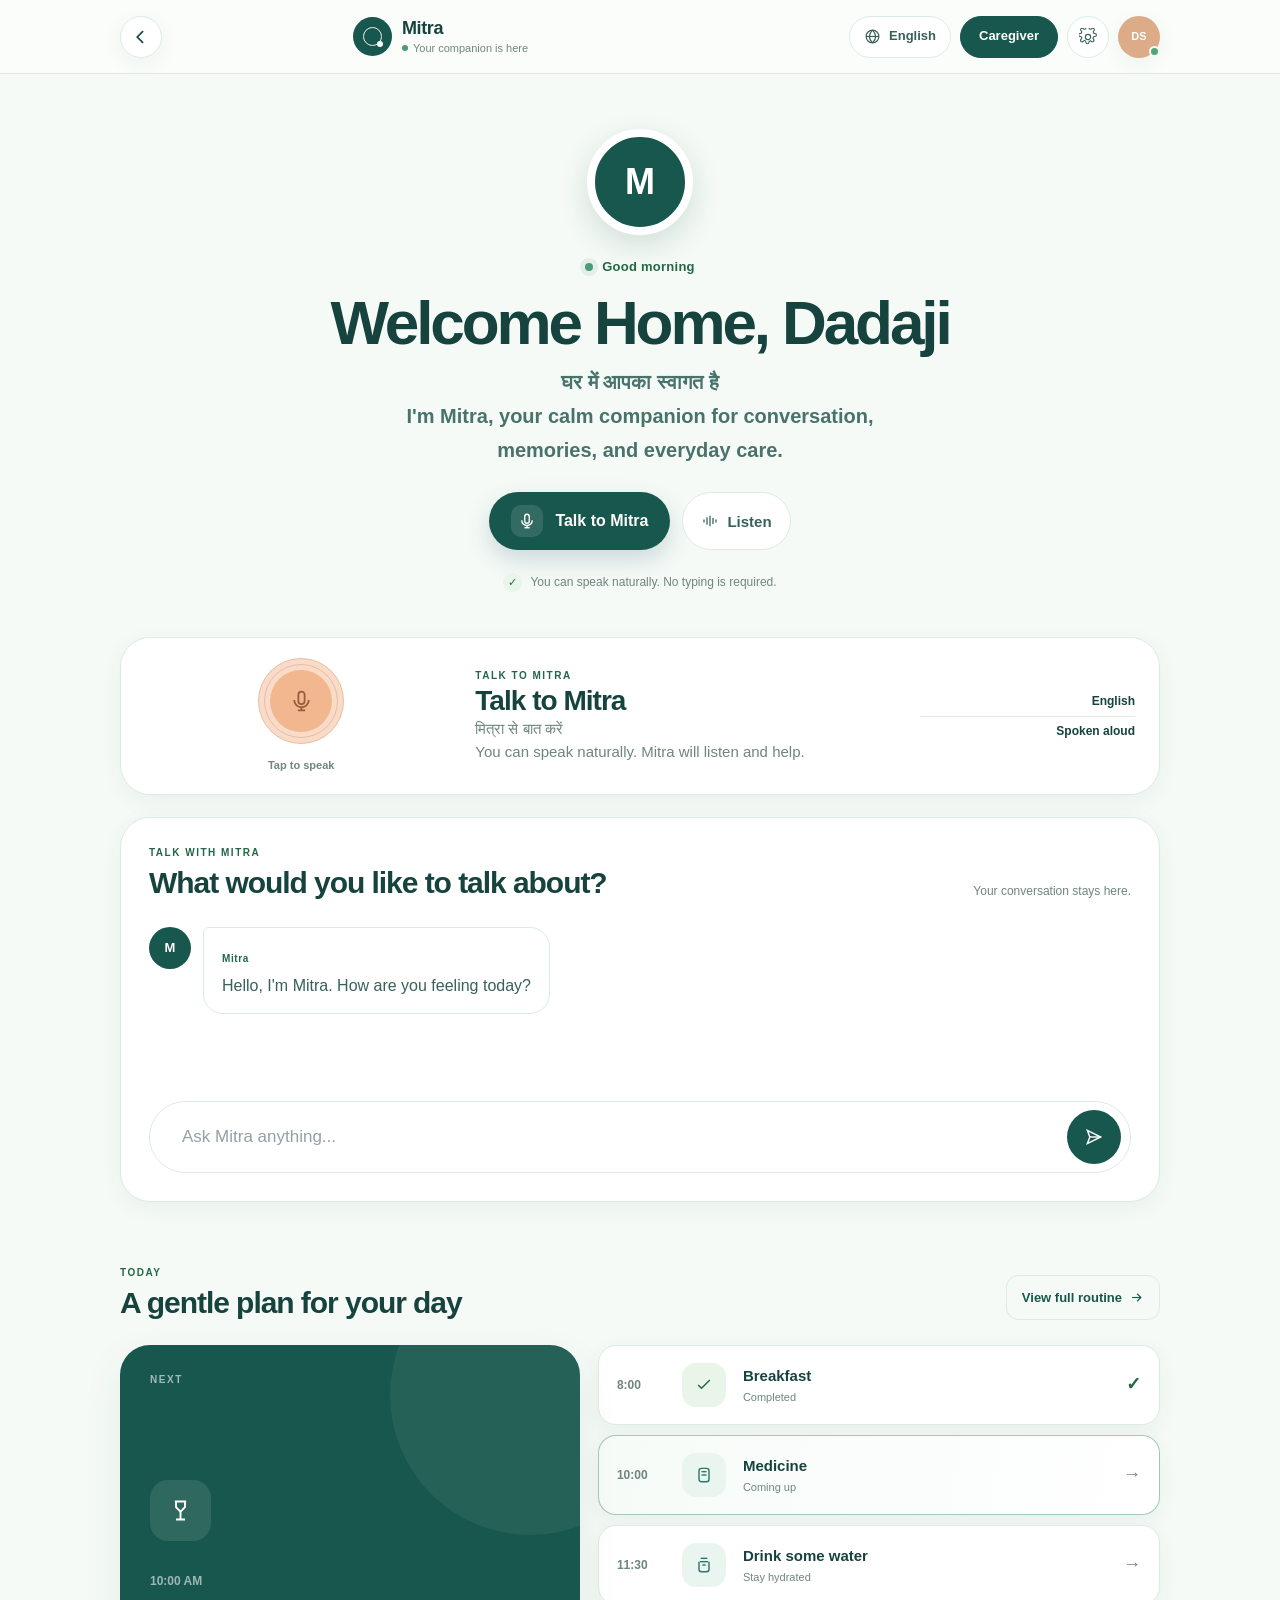
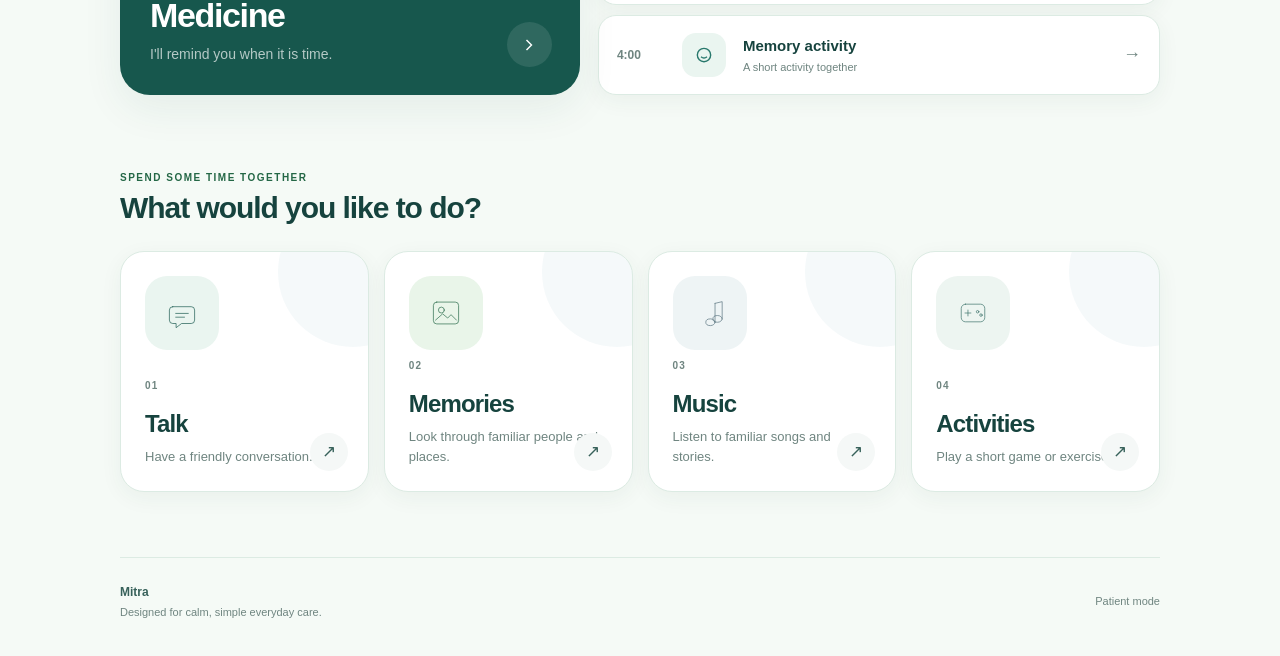
==== commit 8ad24883: "FINAL 100% STRESS-FREE STAGE OF THE PROJECT, UI MATCHED, FUNCTIONS WORKING" ====
--- a/frontend/index.html
+++ b/frontend/index.html
@@ -12,6 +12,66 @@
     <title>DementiaCare — AI Companion</title>
 
     <link rel="stylesheet" href="style.css" />
+    <style>
+      .caregiver-modal {
+        max-height: 90vh;
+        overflow-y: auto;
+      }
+      .caregiver-reminders {
+        margin-top: 1.25rem;
+      }
+      .caregiver-section-heading {
+        display: flex;
+        justify-content: space-between;
+        gap: 1rem;
+        align-items: center;
+        margin-bottom: 0.75rem;
+      }
+      .caregiver-section-heading span {
+        opacity: 0.7;
+        font-size: 0.9em;
+      }
+      .caregiver-reminder-list {
+        display: grid;
+        gap: 0.65rem;
+      }
+      .caregiver-reminder {
+        display: flex;
+        justify-content: space-between;
+        gap: 1rem;
+        align-items: center;
+        padding: 0.8rem 0.9rem;
+        border: 1px solid rgba(0, 0, 0, 0.08);
+        border-radius: 0.75rem;
+      }
+      .caregiver-reminder-main {
+        min-width: 0;
+      }
+      .caregiver-reminder-message {
+        font-weight: 600;
+        overflow-wrap: anywhere;
+      }
+      .caregiver-reminder-time {
+        font-size: 0.9em;
+        opacity: 0.7;
+        margin-top: 0.2rem;
+      }
+      .caregiver-reminder-status {
+        flex: 0 0 auto;
+        font-size: 0.82em;
+        font-weight: 600;
+        text-transform: capitalize;
+      }
+      .caregiver-empty {
+        opacity: 0.7;
+        padding: 0.75rem 0;
+      }
+      #caregiverError[hidden],
+      #caregiverContent[hidden],
+      #caregiverLoading[hidden] {
+        display: none;
+      }
+    </style>
   </head>
 
   <body>
@@ -25,6 +85,9 @@
         ================================================== -->
 
       <header class="topbar">
+        <a class="back-control" href="#home" aria-label="Back to home">
+          <svg viewBox="0 0 24 24" aria-hidden="true"><path d="m14.5 5-7 7 7 7"></path></svg>
+        </a>
         <a class="brand" href="#home" aria-label="DementiaCare home">
           <div class="brand-mark">
             <span></span>
@@ -32,8 +95,8 @@
           </div>
 
           <div class="brand-copy">
-            <strong>DementiaCare</strong>
-            <small>AI Companion</small>
+            <strong>Mitra</strong>
+            <small><span class="header-status-dot"></span>Your companion is here</small>
           </div>
         </a>
 
@@ -70,6 +133,9 @@
               ></path>
             </svg>
           </button>
+          <button class="patient-avatar" type="button" aria-label="Dadaji's profile">
+            <span>DS</span><i></i>
+          </button>
         </div>
       </header>
 
@@ -90,13 +156,13 @@
             </div>
 
             <h1>
-              How can I help
-              <em>you today?</em>
+              Welcome Home,
+              <em>Dadaji</em>
             </h1>
 
             <p>
-              I'm here to talk with you, help with your routine, and spend some
-              time together.
+              घर में आपका स्वागत है<br />
+              I'm Mitra, your calm companion for conversation, memories, and everyday care.
             </p>
 
             <div class="hero-actions">
@@ -112,7 +178,7 @@
                   </svg>
                 </span>
 
-                <span> Talk to me </span>
+                <span> Talk to Mitra </span>
               </button>
 
               <button class="secondary-action" id="listenWelcome" type="button">
@@ -147,7 +213,7 @@
               <div>
                 <span class="section-kicker"> YOUR COMPANION </span>
 
-                <strong> I'm listening </strong>
+                <strong> Mitra is listening </strong>
               </div>
 
               <div class="live-status" id="liveStatus">
@@ -306,13 +372,13 @@
             </div>
 
             <div class="companion-message">
-              <div class="message-mark">D</div>
+              <div class="message-mark">M</div>
 
               <div>
-                <span class="message-label"> DEMENTIACARE </span>
+                <span class="message-label"> MITRA </span>
 
                 <p id="companionMessage">
-                  Good morning. How are you feeling today?
+                  Hello, I'm Mitra. How are you feeling today?
                 </p>
               </div>
             </div>
@@ -556,13 +622,12 @@
 
         <section class="voice-section" id="voiceSection">
           <div class="voice-copy">
-            <span class="section-kicker"> YOUR VOICE IS ENOUGH </span>
-
-            <h2>Just tell me what you need.</h2>
+            <span class="section-kicker"> TALK TO MITRA </span>
+
+            <h2>Talk to Mitra</h2>
 
             <p>
-              You don't have to remember the right words. Speak naturally and
-              I'll do my best to understand.
+              मित्रा से बात करें<br />You can speak naturally. Mitra will listen and help.
             </p>
           </div>
 
@@ -611,9 +676,9 @@
         <section class="chat-section">
           <div class="chat-heading">
             <div>
-              <span class="section-kicker"> OPTIONAL </span>
-
-              <h2>Prefer typing?</h2>
+            <span class="section-kicker"> TALK WITH MITRA </span>
+
+              <h2>What would you like to talk about?</h2>
             </div>
 
             <span class="chat-note"> Your conversation stays here. </span>
@@ -621,12 +686,12 @@
 
           <div class="conversation" id="conversationArea">
             <div class="chat-message ai-message">
-              <div class="chat-avatar">D</div>
+              <div class="chat-avatar">M</div>
 
               <div class="chat-bubble">
-                <span> DementiaCare </span>
-
-                <p>You can also type here if you prefer.</p>
+                <span> Mitra </span>
+
+                <p>Hello, I'm Mitra. How are you feeling today?</p>
               </div>
             </div>
           </div>
@@ -635,7 +700,7 @@
             <textarea
               id="messageInput"
               rows="1"
-              placeholder="Write a message..."
+              placeholder="Ask Mitra anything..."
               aria-label="Write a message"
             ></textarea>
 
@@ -655,7 +720,7 @@
 
       <footer class="footer">
         <div>
-          <strong>DementiaCare</strong>
+          <strong>Mitra</strong>
           <span>Designed for calm, simple everyday care.</span>
         </div>
 
@@ -685,37 +750,108 @@
           <button
             class="language-option active"
             data-language="English"
-            data-code="en-IN"
+            data-code="en"
           >
             English
             <span>English</span>
           </button>
 
-          <button
-            class="language-option"
-            data-language="हिन्दी"
-            data-code="hi-IN"
-          >
+          <button class="language-option" data-language="हिन्दी" data-code="hi">
             हिन्दी
             <span>Hindi</span>
           </button>
 
-          <button
-            class="language-option"
-            data-language="ਪੰਜਾਬੀ"
-            data-code="pa-IN"
-          >
+          <button class="language-option" data-language="ਪੰਜਾਬੀ" data-code="pa">
             ਪੰਜਾਬੀ
             <span>Punjabi</span>
           </button>
 
-          <button
-            class="language-option"
-            data-language="বাংলা"
-            data-code="bn-IN"
-          >
+          <button class="language-option" data-language="বাংলা" data-code="bn">
             বাংলা
             <span>Bengali</span>
+          </button>
+          <button
+            class="language-option"
+            data-language="Hinglish"
+            data-code="hinglish"
+          >
+            Hinglish <span>Hindi + English</span>
+          </button>
+          <button
+            class="language-option"
+            data-language="Assamese"
+            data-code="as"
+          >
+            Assamese <span>Assamese</span>
+          </button>
+          <button
+            class="language-option"
+            data-language="Marathi"
+            data-code="mr"
+          >
+            Marathi <span>Marathi</span>
+          </button>
+          <button class="language-option" data-language="Urdu" data-code="ur">
+            Urdu <span>Urdu</span>
+          </button>
+          <button
+            class="language-option"
+            data-language="Gujarati"
+            data-code="gu"
+          >
+            Gujarati <span>Gujarati</span>
+          </button>
+          <button class="language-option" data-language="Odia" data-code="or">
+            Odia <span>Odia</span>
+          </button>
+          <button class="language-option" data-language="Tamil" data-code="ta">
+            Tamil <span>Tamil</span>
+          </button>
+          <button class="language-option" data-language="Telugu" data-code="te">
+            Telugu <span>Telugu</span>
+          </button>
+          <button
+            class="language-option"
+            data-language="Kannada"
+            data-code="kn"
+          >
+            Kannada <span>Kannada</span>
+          </button>
+          <button
+            class="language-option"
+            data-language="Malayalam"
+            data-code="ml"
+          >
+            Malayalam <span>Malayalam</span>
+          </button>
+          <button class="language-option" data-language="Nepali" data-code="ne">
+            Nepali <span>Nepali</span>
+          </button>
+          <button
+            class="language-option"
+            data-language="Manipuri / Meitei"
+            data-code="mni"
+          >
+            Manipuri / Meitei <span>Meitei</span>
+          </button>
+          <button class="language-option" data-language="Bodo" data-code="brx">
+            Bodo <span>Bodo</span>
+          </button>
+          <button class="language-option" data-language="Khasi" data-code="kha">
+            Khasi <span>Khasi</span>
+          </button>
+          <button class="language-option" data-language="Garo" data-code="grt">
+            Garo <span>Garo</span>
+          </button>
+          <button class="language-option" data-language="Mizo" data-code="lus">
+            Mizo <span>Mizo</span>
+          </button>
+          <button
+            class="language-option"
+            data-language="Tripuri / Kokborok"
+            data-code="trp"
+          >
+            Tripuri / Kokborok <span>Kokborok</span>
           </button>
         </div>
       </div>
@@ -807,39 +943,67 @@
           </button>
         </div>
 
-        <div class="caregiver-grid">
-          <div class="caregiver-stat">
-            <span>Routine</span>
-            <strong>3 / 4</strong>
-            <small>activities completed</small>
-          </div>
-
-          <div class="caregiver-stat">
-            <span>Hydration</span>
-            <strong>Good</strong>
-            <small>last reminder acknowledged</small>
-          </div>
-
-          <div class="caregiver-stat">
-            <span>Memory</span>
-            <strong>Today</strong>
-            <small>activity scheduled at 4 PM</small>
-          </div>
-
-          <div class="caregiver-stat">
-            <span>Companion</span>
-            <strong>Ready</strong>
-            <small>voice assistant available</small>
-          </div>
-        </div>
-
-        <div class="caregiver-note">
-          <strong>Important</strong>
-
-          <p>
-            This screen is for routine monitoring and caregiver support. It does
-            not replace professional medical assessment.
-          </p>
+        <div id="caregiverLoading" class="caregiver-note">
+          <strong>Loading today's information…</strong>
+          <p>Getting the latest information from DementiaCareAI.</p>
+        </div>
+
+        <div id="caregiverError" class="caregiver-note" hidden>
+          <strong>Unable to load caregiver data</strong>
+          <p id="caregiverErrorText">Please try again in a moment.</p>
+          <button id="caregiverRetryButton" type="button">Try again</button>
+        </div>
+
+        <div id="caregiverContent" hidden>
+          <div class="caregiver-grid">
+            <div class="caregiver-stat">
+              <span>Activities</span
+              ><strong id="caregiverActivitiesValue">0 / 0</strong
+              ><small id="caregiverActivitiesDetail">completed today</small>
+            </div>
+            <div class="caregiver-stat">
+              <span>Reminders</span
+              ><strong id="caregiverRemindersValue">0</strong
+              ><small id="caregiverRemindersDetail">scheduled today</small>
+            </div>
+            <div class="caregiver-stat">
+              <span>Memory</span><strong id="caregiverMemoryValue">0</strong
+              ><small id="caregiverMemoryDetail">memories stored</small>
+            </div>
+            <div class="caregiver-stat">
+              <span>Companion</span
+              ><strong id="caregiverCompanionValue">Active</strong
+              ><small id="caregiverCompanionDetail">conversation status</small>
+            </div>
+            <div class="caregiver-stat">
+              <span>Cognitive</span
+              ><strong id="caregiverCognitiveValue">—</strong
+              ><small id="caregiverCognitiveDetail">average score</small>
+            </div>
+            <div class="caregiver-stat">
+              <span>Today's conversation</span
+              ><strong id="caregiverConversationValue">0</strong
+              ><small id="caregiverConversationDetail">messages</small>
+            </div>
+          </div>
+          <div class="caregiver-reminders">
+            <div class="caregiver-section-heading">
+              <strong>Today's reminders</strong
+              ><span id="caregiverReminderSummary">0 reminders</span>
+            </div>
+            <div id="caregiverReminderList" class="caregiver-reminder-list">
+              <div class="caregiver-empty">
+                No reminders scheduled for today.
+              </div>
+            </div>
+          </div>
+          <div class="caregiver-note">
+            <strong>Important</strong>
+            <p>
+              This screen is for routine monitoring and caregiver support. It
+              does not replace professional medical assessment.
+            </p>
+          </div>
         </div>
       </div>
     </div>
--- a/frontend/style.css
+++ b/frontend/style.css
@@ -2453,3 +2453,94 @@
     scroll-behavior: auto !important;
   }
 }
+
+/* =========================================================
+   MITRA PATIENT HOME — calm, home-like visual layer
+   This layer intentionally reuses the existing HTML and controls so API,
+   speech, reminder, activity, and caregiver behaviours remain unchanged.
+========================================================= */
+
+:root {
+  --ink: #16433e;
+  --ink-soft: #37615a;
+  --muted: #6f8580;
+  --blue: #28786c;
+  --blue-deep: #17574d;
+  --blue-soft: #eaf5f0;
+  --green: #4c9a75;
+  --green-deep: #246746;
+  --green-soft: #e9f5e9;
+  --cream: #f5faf6;
+  --line: #dcebe3;
+  --container: 1040px;
+  --radius: 24px;
+  --radius-large: 30px;
+  --shadow-small: 0 6px 22px rgba(30, 74, 62, .055);
+  --shadow: 0 14px 40px rgba(30, 74, 62, .075);
+}
+
+body { background: #f5faf6; font-size: 18px; }
+.topbar { height: 74px; background: rgba(250, 253, 250, .94); padding: 0 max(22px, calc((100vw - var(--container)) / 2)); }
+.back-control { width: 42px; height: 42px; display: grid; place-items: center; flex: 0 0 auto; color: var(--ink); border: 1px solid var(--line); border-radius: 50%; background: #fff; box-shadow: var(--shadow-small); }
+.back-control svg { width: 20px; height: 20px; fill: none; stroke: currentColor; stroke-width: 2; }
+.brand { margin-left: -130px; gap: 10px; }
+.brand-mark { width: 39px; height: 39px; border-radius: 50%; background: var(--blue-deep); }
+.brand-copy strong { font-size: 18px; color: var(--ink); }
+.brand-copy small { display:flex; align-items:center; gap:5px; font-size: 11px; color: var(--muted); }
+.header-status-dot { width: 6px; height: 6px; display:block; border-radius:50%; background:#4c9a75; }
+.header-right { gap: 9px; }
+.header-control, .icon-control { min-height: 42px; border-radius: 999px; background: #fff; }
+.header-control.caregiver { background: var(--blue-deep); border-color: var(--blue-deep); }
+.patient-avatar { width: 42px; height:42px; position:relative; display:grid; place-items:center; color:#fff; background:#dbac87; border-radius:50%; font-size:11px; font-weight:800; box-shadow: var(--shadow-small); }
+.patient-avatar i { position:absolute; right:0; bottom:1px; width:11px; height:11px; border:2px solid #f5faf6; border-radius:50%; background:#53a477; }
+
+main { display: flex; flex-direction: column; }
+.hero-section { order: 1; min-height: auto; display:block; padding: 55px 0 45px; }
+.hero-copy { max-width: 700px; margin: 0 auto; padding: 0; text-align:center; }
+.hero-copy::before { content: "M"; width: 90px; height: 90px; margin: 0 auto 22px; display:grid; place-items:center; color: #fff; border: 8px solid #fff; border-radius:50%; background: var(--blue-deep); box-shadow: 0 10px 30px rgba(23,87,77,.16); font-size: 36px; font-weight:800; }
+.time-greeting { justify-content:center; color: var(--green-deep); font-size: 13px; letter-spacing: .02em; }
+.hero-copy h1 { max-width: none; margin: 13px 0 10px; color:var(--ink); font-size: clamp(40px, 6vw, 62px); line-height:1.05; letter-spacing:-.05em; }
+.hero-copy h1 em { display: inline; color:var(--ink); }
+.hero-copy > p { max-width: 560px; margin: 0 auto; font-size: 18px; line-height: 1.7; }
+.hero-copy > p:first-of-type { color: #48726b; font-size:20px; font-weight:650; }
+.hero-actions { justify-content:center; margin-top:25px; }
+.primary-action { min-height:58px; border-radius:999px; background:var(--blue-deep); }
+.secondary-action { height:58px; border-radius:999px; }
+.quiet-note { justify-content:center; }
+.companion-stage { display:none; }
+
+.voice-section { order:2; min-height: 0; margin: 0 0 22px; padding: 20px 24px; grid-template-columns: 1fr auto 1fr; gap: 18px; border:1px solid var(--line); border-radius: var(--radius-large); background:#fff; color:var(--ink); box-shadow:var(--shadow-small); }
+.voice-section::before, .voice-section::after { display:none; }
+.voice-copy .section-kicker { color:var(--green-deep); }
+.voice-copy h2 { margin-top:4px; font-size:28px; letter-spacing:-.035em; }
+.voice-copy p { margin-top:3px; color:var(--muted); font-size:15px; line-height:1.5; }
+.voice-center { order:-1; }
+.voice-button { width:86px; height:86px; background:#f9dbc8; }
+.voice-core { width:62px; height:62px; color:#985c3d; background:#f2b78f; box-shadow:none; }
+.voice-core svg { width:25px; }
+.ring-one,.ring-two { border-color:rgba(151,90,60,.22); }
+.ring-one { width:74px; height:74px; }.ring-two { width:86px; height:86px; }
+.voice-status { color:var(--muted); font-size:11px; }
+.voice-detail { justify-self:end; max-width:215px; padding:0; border:0; background:transparent; }
+.voice-detail-row { padding:5px 0; color:var(--muted); border-color:var(--line); font-size:12px; }
+.voice-detail-row strong { color:var(--ink); }
+
+.chat-section { order:3; padding: 28px; margin-bottom: 26px; border: 1px solid var(--line); border-radius:var(--radius-large); background:#fff; box-shadow:var(--shadow-small); }
+.chat-heading { margin-bottom:20px; }.chat-heading h2 { font-size:30px; }.conversation { min-height:180px; max-height:430px; padding: 6px 0 18px; }
+.chat-avatar { width:42px; height:42px; color:#fff; background:var(--blue-deep); border-radius:50%; font-size:13px; }
+.chat-bubble { max-width:min(680px, 82%); padding:15px 18px; border-color:var(--line); border-radius: 6px 20px 20px 20px; box-shadow:none; }
+.chat-bubble p { font-size:16px; line-height:1.5; }.user-message .chat-bubble { background:var(--green-soft); color:var(--ink); border-color:#d3e8d7; border-radius:20px 6px 20px 20px; }.user-message .chat-bubble p { color:var(--ink); }.user-message .chat-bubble > span { color:var(--green-deep); }
+.chat-input { min-height:70px; padding:8px 9px 8px 18px; border-radius:999px; box-shadow:none; }.chat-input textarea { font-size:17px; }.chat-input button { width:54px; height:54px; border-radius:50%; background:var(--blue-deep); }
+
+.routine-section { order:4; padding:38px 0; }.activities-section { order:5; padding:38px 0 65px; }
+.section-header h2 { font-size:30px; }.next-activity { background:var(--blue-deep); }.activity-card,.routine-item { border-color:var(--line); border-radius:var(--radius); }
+.activity-card { min-height:240px; }.routine-item { border-radius:18px; }
+.footer { border-color:var(--line); }
+.message-mark,.chat-avatar { background:var(--blue-deep); }
+
+@media (max-width: 700px) {
+  .topbar { padding: 0 15px; }.brand { margin-left:0; }.brand-copy small,.header-control.caregiver,.icon-control { display:none; }.header-right { margin-left:auto; }.patient-avatar { display:grid; }
+  .hero-section { padding:35px 0 32px; }.hero-copy::before { width:78px; height:78px; margin-bottom:16px; font-size:30px; }.hero-copy h1 { font-size:42px; }.hero-copy > p { font-size:16px; }.hero-actions { flex-direction:row; }.primary-action,.secondary-action { min-height:54px; height:54px; padding:0 15px; font-size:14px; }
+  .voice-section { grid-template-columns:auto 1fr; padding:18px; text-align:left; }.voice-copy { grid-column:2; grid-row:1; }.voice-center { grid-column:1; grid-row:1; }.voice-detail { display:none; }.voice-copy h2 { font-size:24px; }
+  .chat-section { padding:21px 16px; border-radius:24px; }.chat-heading h2 { font-size:26px; }.chat-note { display:none; }.chat-bubble { max-width:88%; }.chat-input { padding-left:10px; }.chat-input textarea { font-size:16px; }.routine-section,.activities-section { padding:32px 0; }
+}
